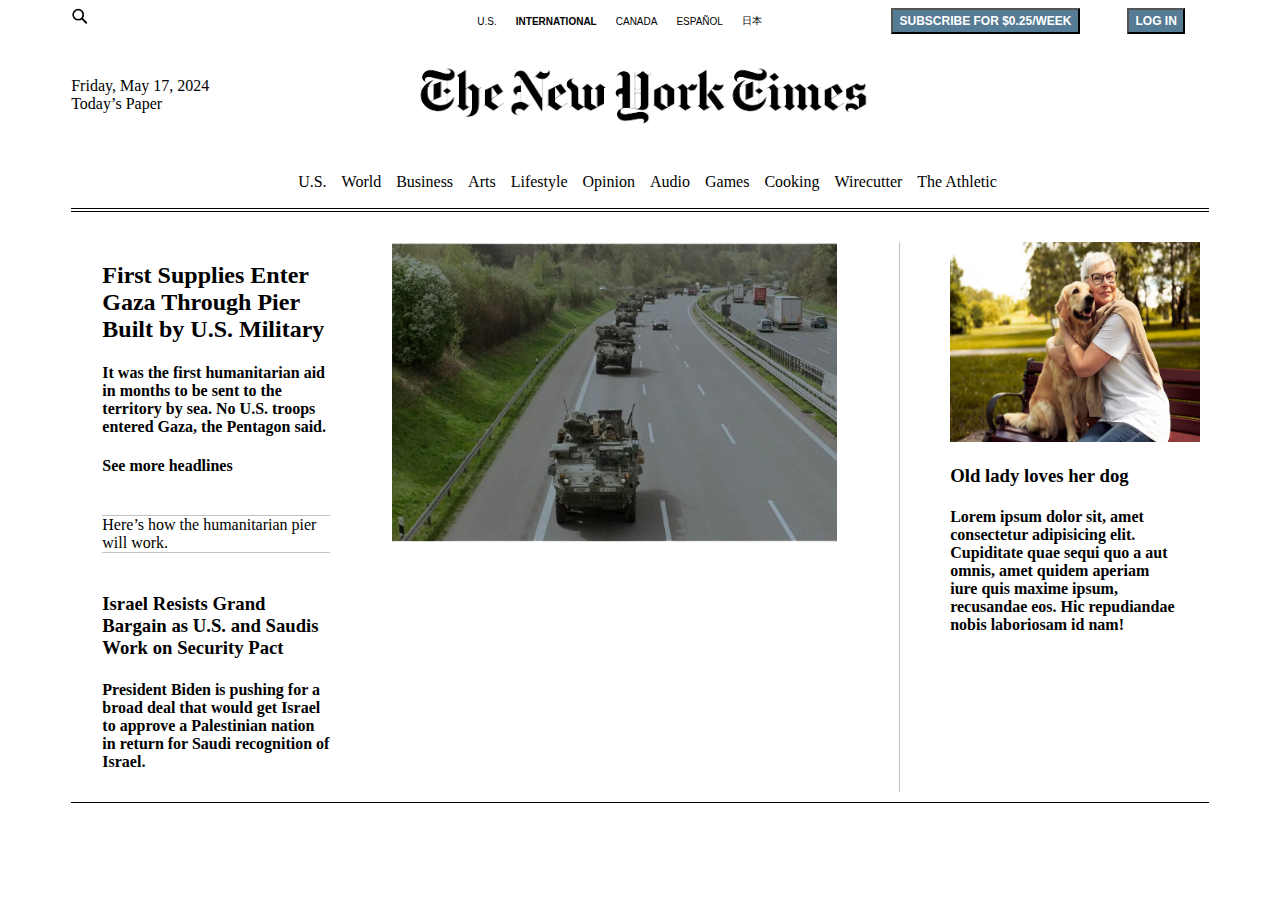
==== projetos/projeto1/index.html @ 336adc15 "mudei tudo" ====
<!DOCTYPE html>
<html lang="en">
<head>
    <meta charset="UTF-8">
    <meta http-equiv="X-UA-Compatible" content="IE=edge">
    <meta name="viewport" content="width=device-width, initial-scale=1.0">
    <title>New York Times</title>
    <style>
        body{
            display: flex;
            flex-direction: column;
            align-items: center;
            align-content: center;
            justify-content: center;
            justify-items: center;
        }

        .pai{
            width: 90%;
            height: 200px;
            display: flex;
            flex-direction: column;
            border: solid 0.7px;
            border-color: black;
            border-right: 0px;
            border-left: 0px;
            border-top: 0px;
            margin-bottom: 2px;

        }

        .noticias{
            width: 90%;
            height: 100%;
            display: flex;
            flex-direction: row;
            justify-content: space-around;
            border: solid 0.7px;
            border-color: black;
            padding-top: 30px;
            border-right: 0px;
            border-left: 0px;
            border-bottom: opx;
            padding-bottom: 10px;
        }

        .tank{
            width: 445px;
            height: 300px;
        }

        .vcc{
            width: 250px;
            height: 200px;
        }

        .jorge{
            width: 100%;
            height: 30px;
            display: flex;
            justify-content: space-between;
            align-content: center;  
        }

        .jorge2{
            width: 100%;
            height: 70%;
            margin-right: 25px;
            display: flex;
            justify-content: space-between;
            align-content: center;
            justify-items: center;
            align-items: center; 
        }

        .jorge3{
            width: 100%;
            height: 30%;
            display: flex;
            justify-content: center;
            justify-items: center;
            align-content: center;
            align-items: center;  
        }

        .noticia1{
            width: 20%;
        }

        .noticia3{
            width: 20%;
            padding-left: 50px;
            border: solid 0.5px;
            border-color: #aaab;
            border-right: 0px;
            border-top: 0px;
            border-bottom: 0px;
        }

        .douglas{
            width: 30%;
            display: flex;
            flex-direction: row;
        }

        .iconpesq{
            width: 18px;
            height: 18px;
            display: flex;
            flex-direction: row;
        }

        .douglass{
            width: 30%;
            flex-direction: row;
            display: flex;
            justify-content: space-around;
        }

        .douglas1{
            height: 30%;
            display: flex;
            font-size: 12px;
            text-align: center;
            justify-content: center;
            justify-items: center;
            align-content: center;
            align-items: center;
        }

        .douglas2{
            display: flex;
            text-align: center;
            justify-content: center;
            justify-items: center;
            align-content: center;
            align-items: center;
        }

        .mininot2{
            border: solid 0.5px;
            border-color: #aaab;
            border-right: 0px;
            border-left: 0px;

        }

        .mininot , .mininot2 , .mininot3 :hover{
            cursor: pointer;
        }

        h2 , h4{
            text-decoration: none;
        }

        .h44{
            font-weight: bold;
        }

        .butao{
            background-color: #567B95;
            text-align: center;
            color: white;
            font-weight: bold;
        }

        .bootao{
            display: flex;
            justify-content: center;
            justify-items: center;
            align-content: center;
            align-items: center; 
            text-align: center;
            border: none;
            background-color: #ffff;
        }
        
        .bootao:hover{
            cursor: pointer;
        }

        .pedro{
            font-size: 10px;
            margin: 2px;
            margin-right: 5px;
        }

        .pedro2{
            font-size: 10px;
            margin: 2px;
            margin-right: 5px;
            font-weight: bold;
        }

        .jorginho{
            margin-left: 15px;
        }

        .jorginho:hover{
            cursor: pointer;
        }

        .TNYT{
            width: 482px;
            height: 65px;
        }

        .TNYT:hover{
            cursor: text;
        }
        /* aside{
            display: block;
            transition: 0.5s ease-in-out;
            width: 100px;
            height: 100vh;
            background: rgb(255, 92, 92);
        } */

    </style>
</head>
<body>
    <div class="pai">
        <div class="jorge">
            <div class="douglas"><img src="pesquisa.png" alt="" class="iconpesq"></div>
            <div class="douglas">
                <button class="bootao"><div class="pedro">U.S.</div></button>
                <button class="bootao"><div class="pedro2">INTERNATIONAL</div></button>
                <button class="bootao"><div class="pedro">CANADA</div></button>
                <button class="bootao"><div class="pedro">ESPAÑOL</div></button>
                <button class="bootao"><div class="pedro">日本</div></button>
            </div>
            <div class="douglass">
                <button class="butao"><div class="douglas1">SUBSCRIBE FOR $0.25/WEEK</div></button>
                <button class="butao"><div class="douglas1">LOG IN</div></button>
            </div>
        </div>
        <div class="jorge2">
            <div class="douglas">Friday, May 17, 2024 <br>Today’s Paper</div>
            <div class="douglas2"><img src="TNYT.png" alt="" class="TNYT"></div>
            <div class="douglas"></div>
        </div>
        <div class="jorge3">
            <div class="jorginho">U.S.</div>
            <div class="jorginho">World</div>
            <div class="jorginho">Business</div>
            <div class="jorginho">Arts</div>
            <div class="jorginho">Lifestyle</div>
            <div class="jorginho">Opinion</div>
            <div class="jorginho">Audio</div>
            <div class="jorginho">Games</div>
            <div class="jorginho">Cooking</div>
            <div class="jorginho">Wirecutter</div>
            <div class="jorginho">The Athletic</div>
        </div>
    </div>
    <div class="noticias">
        <div class="noticia1">
            <div class="mininot">
                <h2>First Supplies Enter Gaza Through Pier Built by U.S. Military</h2>
                <h4>It was the first humanitarian aid in months to be sent to the territory by sea. No U.S. troops entered Gaza, the Pentagon said.</h4>
                <h4 class="h44">See more headlines</h4><br>
            </div>
            <div class="mininot2">Here’s how the humanitarian pier will work.</div>
            <div class="mininot3">
                <h3><br>Israel Resists Grand Bargain as U.S. and Saudis Work on Security Pact</h2>
                <h4>President Biden is pushing for a broad deal that would get Israel to approve a Palestinian nation in return for Saudi recognition of Israel.</h4>
            </div>
        </div>
        <div class="noticia2"><img src="tank.png" alt="" class="tank"></div>
        <div class="noticia3"><img src="vcc.png" alt="" class="vcc">
            <div class="mininot">
                <h3>Old lady loves her dog</h3>
                <h4>Lorem ipsum dolor sit, amet consectetur adipisicing elit. Cupiditate quae sequi quo a aut omnis, amet quidem aperiam iure quis maxime ipsum, recusandae eos. Hic repudiandae nobis laboriosam id nam!</h4>
            </div>
        </div>
    </div>

</body>
</html>
<!-- <aside class="aside">
    <button onclick="teste()">Clique aqui</button>
</aside> -->
<script defer>
    function teste(){
        const aside = document.querySelectorAll(".aside")[0]
        console.log(aside.style.width)

        if(aside.style.width == "100px"){
            aside.style.width = "100vw"
        }else{
            aside.style.width = "100px"
        }
    }


</script>
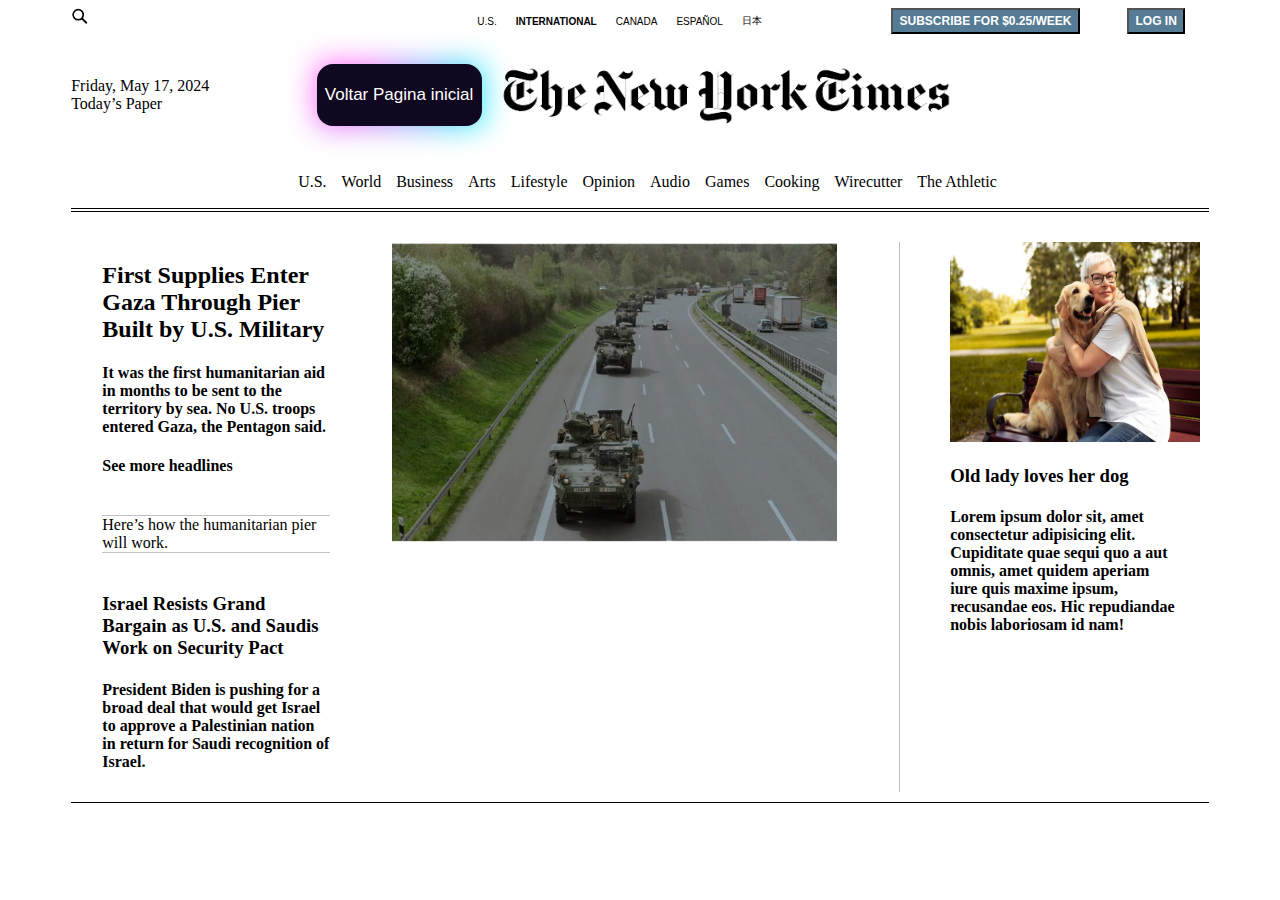
==== commit 821f9bc6: "TA PRONTOO" ====
--- a/projetos/projeto1/index.html
+++ b/projetos/projeto1/index.html
@@ -1,12 +1,13 @@
 <!DOCTYPE html>
 <html lang="en">
+
 <head>
     <meta charset="UTF-8">
     <meta http-equiv="X-UA-Compatible" content="IE=edge">
     <meta name="viewport" content="width=device-width, initial-scale=1.0">
     <title>New York Times</title>
     <style>
-        body{
+        body {
             display: flex;
             flex-direction: column;
             align-items: center;
@@ -15,7 +16,7 @@
             justify-items: center;
         }
 
-        .pai{
+        .pai {
             width: 90%;
             height: 200px;
             display: flex;
@@ -29,7 +30,7 @@
 
         }
 
-        .noticias{
+        .noticias {
             width: 90%;
             height: 100%;
             display: flex;
@@ -44,25 +45,25 @@
             padding-bottom: 10px;
         }
 
-        .tank{
+        .tank {
             width: 445px;
             height: 300px;
         }
 
-        .vcc{
+        .vcc {
             width: 250px;
             height: 200px;
         }
 
-        .jorge{
+        .jorge {
             width: 100%;
             height: 30px;
             display: flex;
             justify-content: space-between;
-            align-content: center;  
-        }
-
-        .jorge2{
+            align-content: center;
+        }
+
+        .jorge2 {
             width: 100%;
             height: 70%;
             margin-right: 25px;
@@ -70,24 +71,24 @@
             justify-content: space-between;
             align-content: center;
             justify-items: center;
-            align-items: center; 
-        }
-
-        .jorge3{
+            align-items: center;
+        }
+
+        .jorge3 {
             width: 100%;
             height: 30%;
             display: flex;
             justify-content: center;
             justify-items: center;
             align-content: center;
-            align-items: center;  
-        }
-
-        .noticia1{
+            align-items: center;
+        }
+
+        .noticia1 {
             width: 20%;
         }
 
-        .noticia3{
+        .noticia3 {
             width: 20%;
             padding-left: 50px;
             border: solid 0.5px;
@@ -97,27 +98,27 @@
             border-bottom: 0px;
         }
 
-        .douglas{
+        .douglas {
             width: 30%;
             display: flex;
             flex-direction: row;
         }
 
-        .iconpesq{
+        .iconpesq {
             width: 18px;
             height: 18px;
             display: flex;
             flex-direction: row;
         }
 
-        .douglass{
+        .douglass {
             width: 30%;
             flex-direction: row;
             display: flex;
             justify-content: space-around;
         }
 
-        .douglas1{
+        .douglas1 {
             height: 30%;
             display: flex;
             font-size: 12px;
@@ -128,7 +129,7 @@
             align-items: center;
         }
 
-        .douglas2{
+        .douglas2 {
             display: flex;
             text-align: center;
             justify-content: center;
@@ -137,7 +138,7 @@
             align-items: center;
         }
 
-        .mininot2{
+        .mininot2 {
             border: solid 0.5px;
             border-color: #aaab;
             border-right: 0px;
@@ -145,97 +146,310 @@
 
         }
 
-        .mininot , .mininot2 , .mininot3 :hover{
+        .mininot,
+        .mininot2,
+        .mininot3 :hover {
             cursor: pointer;
         }
 
-        h2 , h4{
+        h2,
+        h4 {
             text-decoration: none;
         }
 
-        .h44{
+        .h44 {
             font-weight: bold;
         }
 
-        .butao{
+        .butao {
             background-color: #567B95;
             text-align: center;
             color: white;
             font-weight: bold;
         }
 
-        .bootao{
+        .bootao {
             display: flex;
             justify-content: center;
             justify-items: center;
             align-content: center;
-            align-items: center; 
+            align-items: center;
             text-align: center;
             border: none;
             background-color: #ffff;
         }
-        
-        .bootao:hover{
+
+        .bootao:hover {
             cursor: pointer;
         }
 
-        .pedro{
+        .pedro {
             font-size: 10px;
             margin: 2px;
             margin-right: 5px;
         }
 
-        .pedro2{
+        .pedro2 {
             font-size: 10px;
             margin: 2px;
             margin-right: 5px;
             font-weight: bold;
         }
 
-        .jorginho{
+        .jorginho {
             margin-left: 15px;
         }
 
-        .jorginho:hover{
+        .jorginho:hover {
             cursor: pointer;
         }
 
-        .TNYT{
+        .TNYT {
             width: 482px;
             height: 65px;
         }
 
-        .TNYT:hover{
+        .TNYT:hover {
             cursor: text;
         }
+
         /* aside{
             display: block;
             transition: 0.5s ease-in-out;
             width: 100px;
             height: 100vh;
             background: rgb(255, 92, 92);
-        } */
-
+            } */
+            .oi button {
+                width: 165px;
+                height: 62px;
+                cursor: pointer;
+                color: #fff;
+                font-size: 17px;
+                border-radius: 1rem;
+                border: none;
+                position: relative;
+                background: #100720;
+                transition: 0.1s;
+            }
+    
+            .oi button::after {
+                content: '';
+                width: 100%;
+                height: 100%;
+                background-image: radial-gradient(circle farthest-corner at 10% 20%, rgba(255, 94, 247, 1) 17.8%, rgba(2, 245, 255, 1) 100.2%);
+                filter: blur(15px);
+                z-index: -1;
+                position: absolute;
+                left: 0;
+                top: 0;
+            }
+    
+            .oi button:active {
+                transform: scale(0.9) rotate(3deg);
+                background: radial-gradient(circle farthest-corner at 10% 20%, rgba(255, 94, 247, 1) 17.8%, rgba(2, 245, 255, 1) 100.2%);
+                transition: 0.5s;
+            }
+            @media screen and (max-width: 414px){
+            .escod, .as, .pess{
+                display: block;
+            }
+            aside{
+                display: block;
+                }
+            .butao, .douglas, .jorge3 {
+                display: none;
+            }
+            body{
+                overflow-x: hidden ;
+            }
+            .pai{
+                width: 100vw;
+                height: 100px;
+            }
+            .da{
+                display: block;
+                display: flex;
+                flex-direction: row;
+                width: 100vw;
+                justify-content: space-between;
+                
+            }
+            .da p{
+                font-size: 12px;
+            }
+            #da{
+                align-items: center;
+                height: 30px;
+                background-color: lightgrey;
+
+            }
+            .jorge2{
+                top: 0px;
+                background-color: white;
+                margin-right: -25px;
+                display: flex;
+                flex-direction: column;
+                height: 50px;
+                width: 100vw;
+                position: fixed;
+            }
+            .jorge, .mininot3{
+                display: none;
+            }
+            .douglas2 img{
+                height: 30px;
+                width: 270px;
+            }
+            #seve{
+                color: rgb(112, 169, 189);
+                width: 150px;
+            }
+            .aaa{
+                display: flex;
+                flex-direction: row;
+
+            }
+            .pai, .noticia3{
+                border-bottom: none;
+                border-left: none;
+            }
+            .noticias{
+                border-top: none;
+                flex-direction: column;
+                width: 100%;
+            }
+            .noticia1{
+                width: 100vw;
+            }
+            .noticias{
+                padding-top: 0px;
+                margin-top: -40px;
+            }
+            .noticia3{
+                display: none;
+            }
+            .noticia3re{
+                display: block;
+                display: flex;
+                flex-direction: column;
+                width: 100vw;
+                height: 650px;
+                padding-top: 25px;
+                padding-left: -250px;
+                align-items: center;
+            }
+            .noticia3re .mininot{
+                margin-left: -40px;
+            }
+            .as img{
+                /* padding-top: 5px; */
+                height: 30px;
+                width: 30px;
+            }
+            h3, h4, h2{
+                width: 375px;
+            }
+            .noticia2{
+                padding-bottom: 25px;
+                border-bottom: 2px black solid;
+            }
+            .noticia2 img{
+                display: flex;
+                align-items: center;
+                width: 390px;
+            }
+            .per{
+                
+                display: block;
+                height: 30px;
+                width: 30px;
+                right: 10px;
+            }
+            .escod{
+                
+                height: 100vh;
+                display: flex;
+                flex-direction: column;
+                align-items: flex-start;
+                overflow-x: hidden;
+                justify-content: space-evenly;
+
+            }
+            .pess{
+                align-self: center;
+                display: flex;
+                flex-direction: row;
+                padding: -25px;
+                height: 35px;
+                margin-bottom: 30px;
+            }
+            .pess button{
+                margin-left: 10px;
+                width: 41px;
+                height: 41px;
+                border-radius: 5px;
+                border: none;
+                color: white;
+                background-color: rgb(86, 123, 149);
+            }
+            
+            .pess input{
+                border: 1px solid;
+                border-radius: 5px;
+                width: 319px;
+                height: 35px;
+            }
+            .jorginho{
+                padding: -25px;
+                border-bottom: 1px solid gray;
+                width: 100vw;
+            }
+            .jorginho b{
+                font-size: 30px;
+            }
+            .escod p{
+                align-self: flex-end;
+                margin-right: 30px;
+                font-size: 30px;
+            }
+}
     </style>
 </head>
+
 <body>
     <div class="pai">
         <div class="jorge">
             <div class="douglas"><img src="pesquisa.png" alt="" class="iconpesq"></div>
             <div class="douglas">
-                <button class="bootao"><div class="pedro">U.S.</div></button>
-                <button class="bootao"><div class="pedro2">INTERNATIONAL</div></button>
-                <button class="bootao"><div class="pedro">CANADA</div></button>
-                <button class="bootao"><div class="pedro">ESPAÑOL</div></button>
-                <button class="bootao"><div class="pedro">日本</div></button>
+                <button class="bootao">
+                    <div class="pedro">U.S.</div>
+                </button>
+                <button class="bootao">
+                    <div class="pedro2">INTERNATIONAL</div>
+                </button>
+                <button class="bootao">
+                    <div class="pedro">CANADA</div>
+                </button>
+                <button class="bootao">
+                    <div class="pedro">ESPAÑOL</div>
+                </button>
+                <button class="bootao">
+                    <div class="pedro">日本</div>
+                </button>
             </div>
             <div class="douglass">
-                <button class="butao"><div class="douglas1">SUBSCRIBE FOR $0.25/WEEK</div></button>
-                <button class="butao"><div class="douglas1">LOG IN</div></button>
+                <button class="butao">
+                    <div class="douglas1">SUBSCRIBE FOR $0.25/WEEK</div>
+                </button>
+                <button class="butao">
+                    <div class="douglas1">LOG IN</div>
+                </button>
             </div>
         </div>
         <div class="jorge2">
             <div class="douglas">Friday, May 17, 2024 <br>Today’s Paper</div>
+            <a href="../../index.html"> <div class="oi"><button> Voltar Pagina inicial </button></div></a>
             <div class="douglas2"><img src="TNYT.png" alt="" class="TNYT"></div>
             <div class="douglas"></div>
         </div>
@@ -257,37 +471,42 @@
         <div class="noticia1">
             <div class="mininot">
                 <h2>First Supplies Enter Gaza Through Pier Built by U.S. Military</h2>
-                <h4>It was the first humanitarian aid in months to be sent to the territory by sea. No U.S. troops entered Gaza, the Pentagon said.</h4>
+                <h4>It was the first humanitarian aid in months to be sent to the territory by sea. No U.S. troops
+                    entered Gaza, the Pentagon said.</h4>
                 <h4 class="h44">See more headlines</h4><br>
             </div>
             <div class="mininot2">Here’s how the humanitarian pier will work.</div>
             <div class="mininot3">
                 <h3><br>Israel Resists Grand Bargain as U.S. and Saudis Work on Security Pact</h2>
-                <h4>President Biden is pushing for a broad deal that would get Israel to approve a Palestinian nation in return for Saudi recognition of Israel.</h4>
+                    <h4>President Biden is pushing for a broad deal that would get Israel to approve a Palestinian
+                        nation in return for Saudi recognition of Israel.</h4>
             </div>
         </div>
         <div class="noticia2"><img src="tank.png" alt="" class="tank"></div>
         <div class="noticia3"><img src="vcc.png" alt="" class="vcc">
             <div class="mininot">
                 <h3>Old lady loves her dog</h3>
-                <h4>Lorem ipsum dolor sit, amet consectetur adipisicing elit. Cupiditate quae sequi quo a aut omnis, amet quidem aperiam iure quis maxime ipsum, recusandae eos. Hic repudiandae nobis laboriosam id nam!</h4>
+                <h4>Lorem ipsum dolor sit, amet consectetur adipisicing elit. Cupiditate quae sequi quo a aut omnis,
+                    amet quidem aperiam iure quis maxime ipsum, recusandae eos. Hic repudiandae nobis laboriosam id nam!
+                </h4>
             </div>
         </div>
     </div>
 
 </body>
+
 </html>
 <!-- <aside class="aside">
     <button onclick="teste()">Clique aqui</button>
 </aside> -->
 <script defer>
-    function teste(){
+    function teste() {
         const aside = document.querySelectorAll(".aside")[0]
         console.log(aside.style.width)
 
-        if(aside.style.width == "100px"){
+        if (aside.style.width == "100px") {
             aside.style.width = "100vw"
-        }else{
+        } else {
             aside.style.width = "100px"
         }
     }
